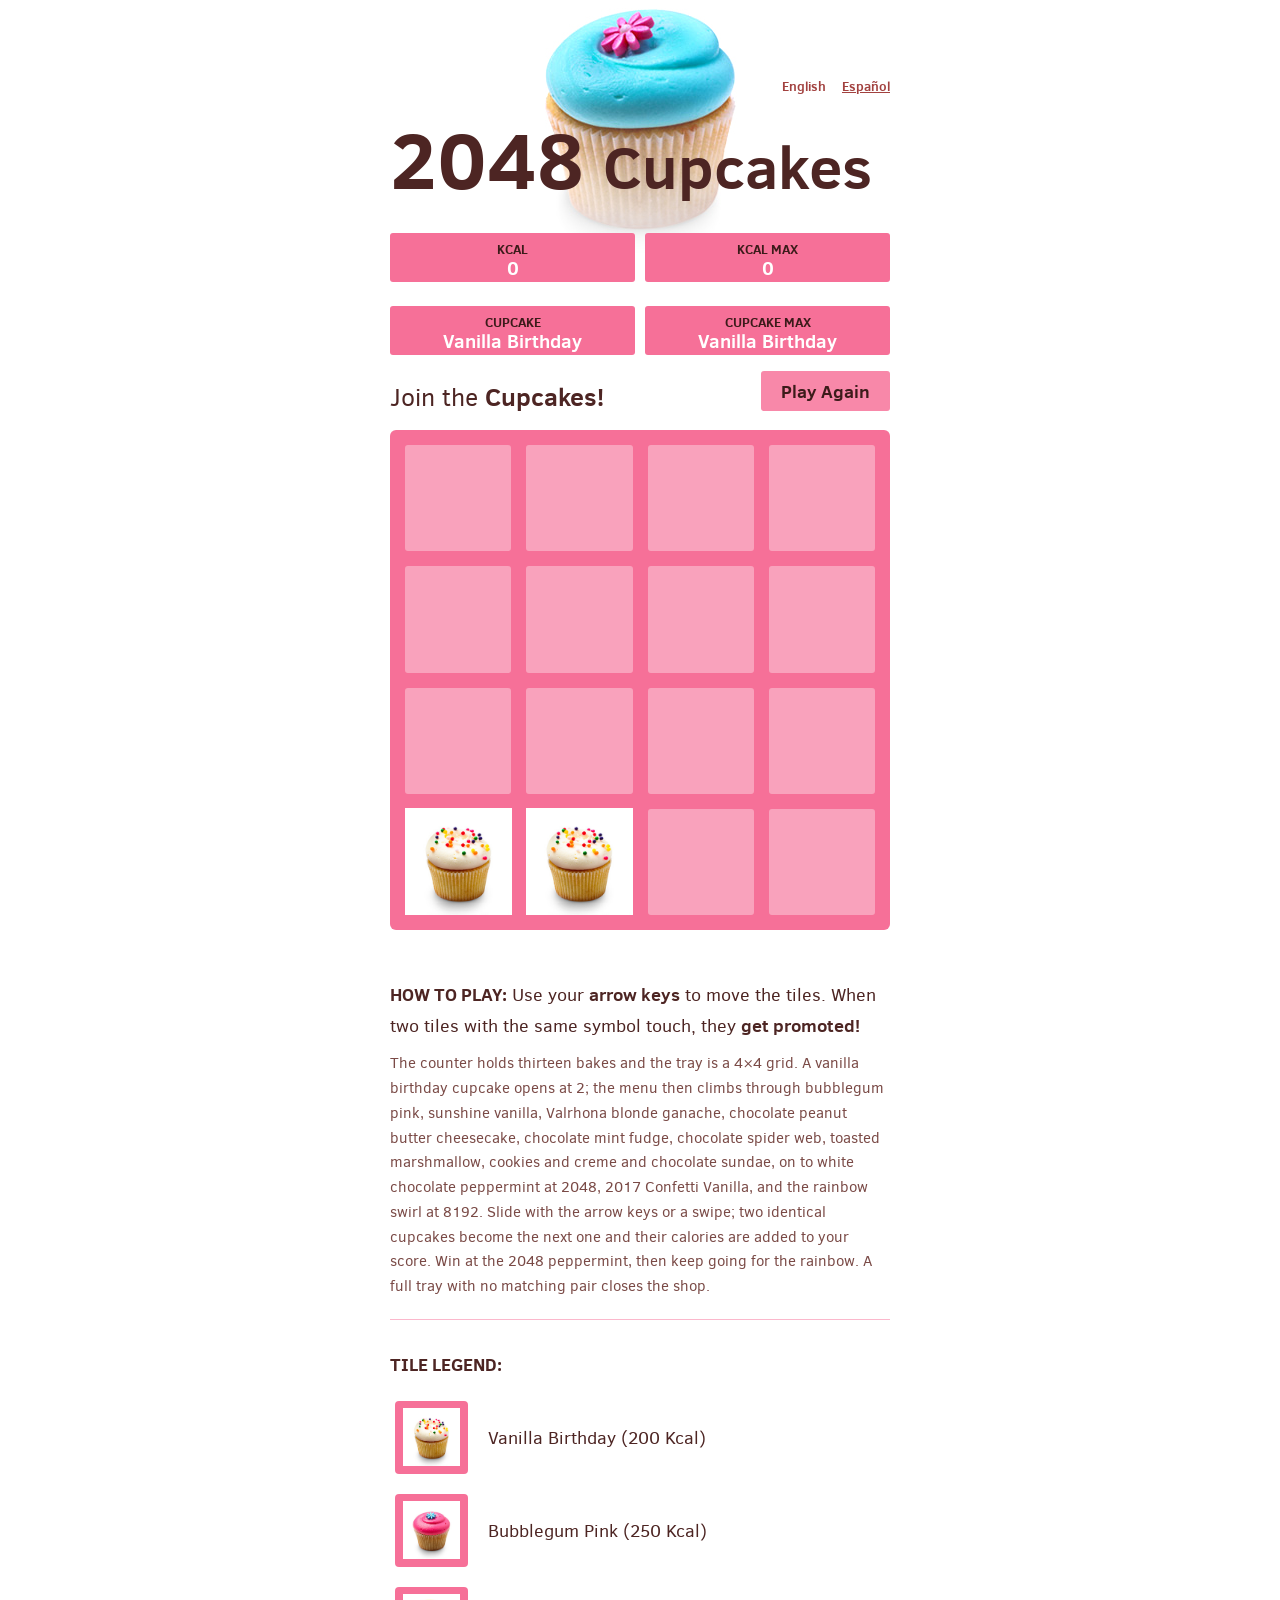
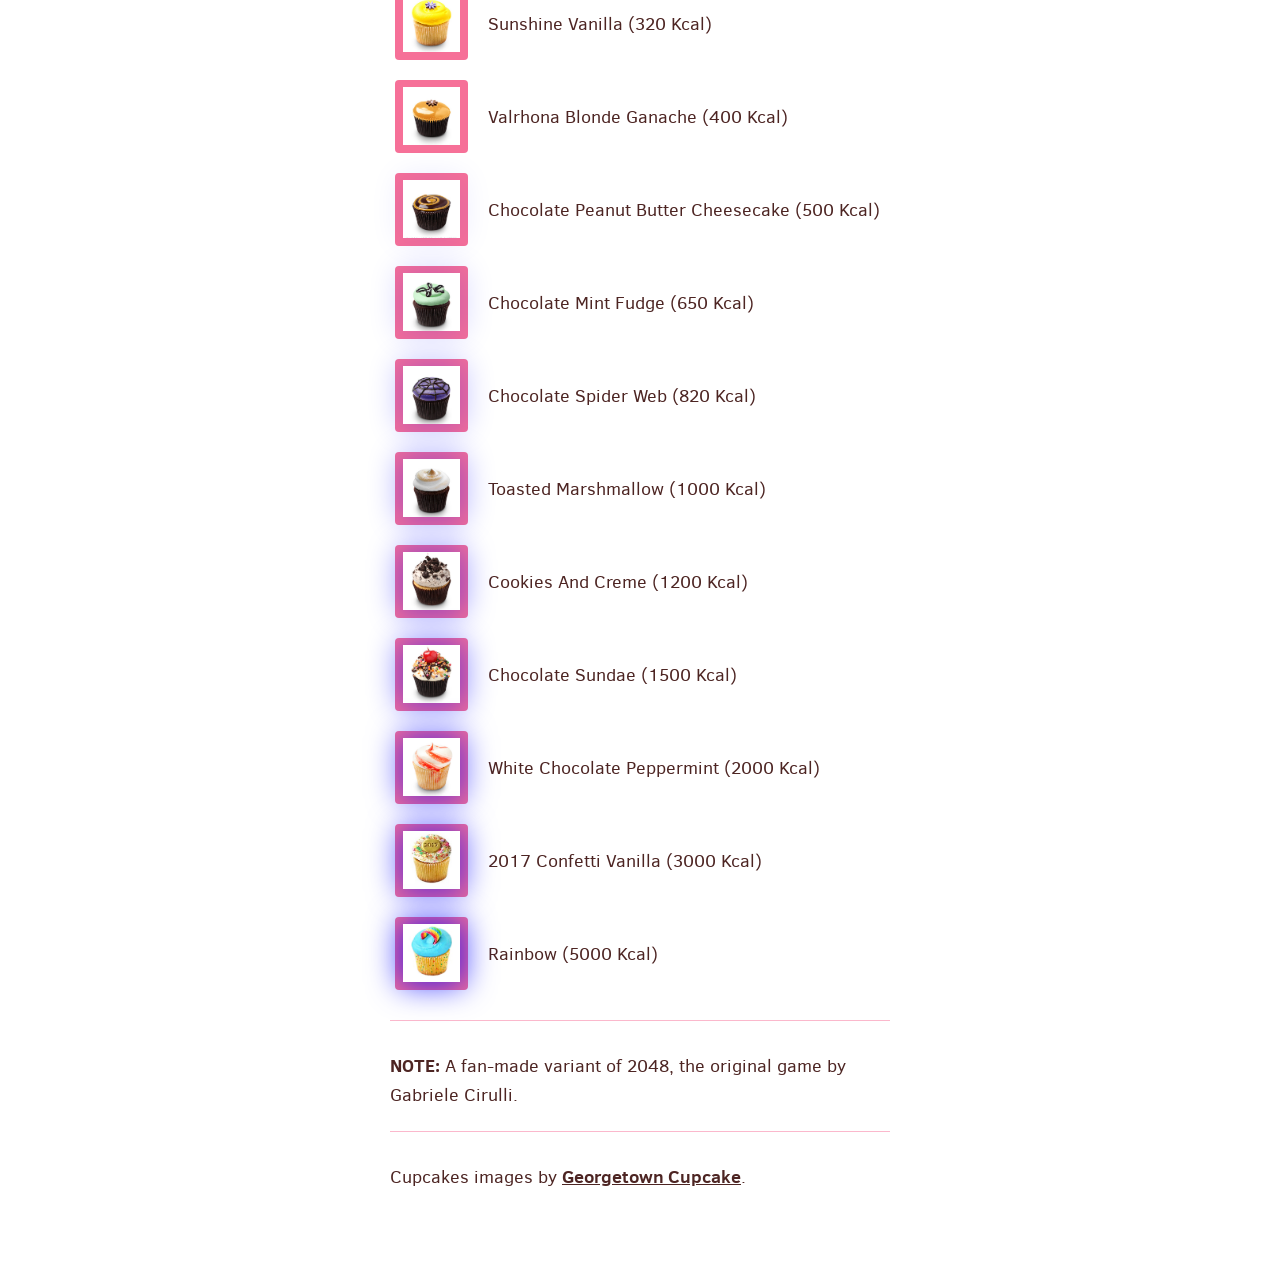
==== index.html @ 4a62b111 "Bilingual site: English at the root, Spanish under /es/ Includes hreflang, canonical, Open Graph, JS" ====
<!DOCTYPE html>
<html lang="en">
<head>
  <meta charset="utf-8">
  <title>2048 Cupcakes — cupcake tile puzzle</title>
  <meta name="description" content="Play 2048 Cupcakes, a bakery take on the sliding tile puzzle: merge matching cupcakes, climb from vanilla birthday to rainbow, and keep the board clear.">

  <link rel="canonical" href="https://tile2048.github.io/2048-CUPCAKES/">
  <link rel="alternate" hreflang="en" href="https://tile2048.github.io/2048-CUPCAKES/">
  <link rel="alternate" hreflang="es" href="https://tile2048.github.io/2048-CUPCAKES/es/">
  <link rel="alternate" hreflang="x-default" href="https://tile2048.github.io/2048-CUPCAKES/">

  <meta property="og:type" content="website">
  <meta property="og:title" content="2048 Cupcakes — cupcake tile puzzle">
  <meta property="og:description" content="Play 2048 Cupcakes, a bakery take on the sliding tile puzzle: merge matching cupcakes, climb from vanilla birthday to rainbow, and keep the board clear.">
  <meta property="og:url" content="https://tile2048.github.io/2048-CUPCAKES/">
  <meta property="og:locale" content="en_US">
  <meta property="og:locale:alternate" content="es_ES">

  <link href="style/main.css" rel="stylesheet" type="text/css">
  <link rel="shortcut icon" href="favicon.ico">
  <link rel="apple-touch-icon" href="meta/apple-touch-icon.png">
  <meta name="apple-mobile-web-app-capable" content="yes">
  <meta name="apple-mobile-web-app-status-bar-style" content="black">

  <meta name="HandheldFriendly" content="True">
  <meta name="MobileOptimized" content="320">
  <meta name="viewport" content="width=device-width, target-densitydpi=160dpi, initial-scale=1.0, maximum-scale=1, user-scalable=no, minimal-ui">
  <meta name="format-detection" content="telephone=no" />

  <script type="application/ld+json">
  {
    "@context": "https://schema.org",
    "@type": "VideoGame",
    "name": "2048 Cupcakes",
    "inLanguage": "en",
    "url": "https://tile2048.github.io/2048-CUPCAKES/",
    "description": "A cupcake version of the 2048 sliding tile puzzle: merge equal cupcakes to climb the menu and reach the 2048 cupcake."
  }
  </script>
</head>
<body>
  <div class="container">
    <nav class="lang-links"><span>English</span> <a href="es/" hreflang="es" lang="es">Español</a></nav>

    <div class="heading">
      <div class="title-container">
        <h1 class="title">2048 <small>Cupcakes</small></h1>
      </div>
			<div class="scores-container">
				<div class="score-points">0</div>
				<div class="best-points">0</div>
			</div>
      <div class="scores-container">
        <div class="score-container">0 Kcal</div>
        <div class="best-container">0 Kcal</div>
      </div>
    </div>

    <div class="above-game">
      <p class="game-intro">Join the <strong>Cupcakes!</strong></p>
      <a class="restart-button">Play Again</a>
    </div>

    <div class="game-container">
      <div class="game-message">
        <p></p>
        <div class="lower">
	        <a class="keep-playing-button">Keep going</a>
          <a class="retry-button">Retry</a>
          <div class="score-sharing"></div>
        </div>
      </div>

      <div class="grid-container">
        <div class="grid-row">
          <div class="grid-cell"></div>
          <div class="grid-cell"></div>
          <div class="grid-cell"></div>
          <div class="grid-cell"></div>
        </div>
        <div class="grid-row">
          <div class="grid-cell"></div>
          <div class="grid-cell"></div>
          <div class="grid-cell"></div>
          <div class="grid-cell"></div>
        </div>
        <div class="grid-row">
          <div class="grid-cell"></div>
          <div class="grid-cell"></div>
          <div class="grid-cell"></div>
          <div class="grid-cell"></div>
        </div>
        <div class="grid-row">
          <div class="grid-cell"></div>
          <div class="grid-cell"></div>
          <div class="grid-cell"></div>
          <div class="grid-cell"></div>
        </div>
      </div>

      <div class="tile-container">

      </div>
    </div>

    <p class="game-explanation">
      <strong class="important">How to play:</strong> Use your <strong>arrow keys</strong> to move the tiles. When two tiles with the same symbol touch, they <strong>get promoted!</strong>
    </p>
    <p class="game-about">
      The counter holds thirteen bakes and the tray is a 4×4 grid. A vanilla birthday cupcake opens at 2; the menu then climbs through bubblegum pink, sunshine vanilla, Valrhona blonde ganache, chocolate peanut butter cheesecake, chocolate mint fudge, chocolate spider web, toasted marshmallow, cookies and creme and chocolate sundae, on to white chocolate peppermint at 2048, 2017 Confetti Vanilla, and the rainbow swirl at 8192. Slide with the arrow keys or a swipe; two identical cupcakes become the next one and their calories are added to your score. Win at the 2048 peppermint, then keep going for the rainbow. A full tray with no matching pair closes the shop.
    </p>
    <hr>
    <p class="tile-legend"><strong class="important">Tile Legend:</strong></p>
    <div class="legend-list">
      <div class="legend-row">
        <div class="legend-grid"><div class="legend-cell cell-2"><img src="style/img/2.jpg" alt="vanilla birthday"></div></div>
        <p>vanilla birthday (200 Kcal)</p>
      </div>
      <div class="legend-row">
        <div class="legend-grid"><div class="legend-cell cell-4"><img src="style/img/4.jpg" alt="bubblegum pink"></div></div>
        <p>bubblegum pink (250 Kcal)</p>
      </div>
      <div class="legend-row">
        <div class="legend-grid"><div class="legend-cell cell-8"><img src="style/img/8.jpg" alt="sunshine vanilla"></div></div>
        <p>sunshine vanilla (320 Kcal)</p>
      </div>
      <div class="legend-row">
        <div class="legend-grid"><div class="legend-cell cell-16"><img src="style/img/16.jpg" alt="valrhona blonde ganache"></div></div>
        <p>valrhona blonde ganache (400 Kcal)</p>
      </div>
      <div class="legend-row">
        <div class="legend-grid"><div class="legend-cell cell-32"><img src="style/img/32.jpg" alt="chocolate peanut butter cheesecake"></div></div>
        <p>chocolate peanut butter cheesecake (500 Kcal)</p>
      </div>
      <div class="legend-row">
        <div class="legend-grid"><div class="legend-cell cell-64"><img src="style/img/64.jpg" alt="chocolate mint fudge"></div></div>
        <p>chocolate mint fudge (650 Kcal)</p>
      </div>
      <div class="legend-row">
        <div class="legend-grid"><div class="legend-cell cell-128"><img src="style/img/128.jpg" alt="chocolate spider web"></div></div>
        <p>chocolate spider web (820 Kcal)</p>
      </div>
      <div class="legend-row">
        <div class="legend-grid"><div class="legend-cell cell-256"><img src="style/img/256.jpg" alt="toasted marshmallow"></div></div>
        <p>toasted marshmallow (1000 Kcal)</p>
      </div>
      <div class="legend-row">
        <div class="legend-grid"><div class="legend-cell cell-512"><img src="style/img/512.jpg" alt="cookies and creme"></div></div>
        <p>cookies and creme (1200 Kcal)</p>
      </div>
      <div class="legend-row">
        <div class="legend-grid"><div class="legend-cell cell-1024"><img src="style/img/1024.jpg" alt="chocolate sundae"></div></div>
        <p>chocolate sundae (1500 Kcal)</p>
      </div>
      <div class="legend-row">
        <div class="legend-grid"><div class="legend-cell cell-2048"><img src="style/img/2048.jpg" alt="white chocolate peppermint"></div></div>
        <p>white chocolate peppermint (2000 Kcal)</p>
      </div>
      <div class="legend-row">
        <div class="legend-grid"><div class="legend-cell cell-4096"><img src="style/img/4096.jpg" alt="2017 Confetti Vanilla"></div></div>
        <p>2017 Confetti Vanilla (3000 Kcal)</p>
      </div>
      <div class="legend-row">
        <div class="legend-grid"><div class="legend-cell cell-8192"><img src="style/img/8192.jpg" alt="Rainbow"></div></div>
        <p>Rainbow (5000 Kcal)</p>
      </div>
    </div>
    <hr>
    <p class="disclaimer">
    <strong class="important">Note:</strong> A fan-made variant of 2048, the original game by Gabriele Cirulli.
    </p>
    <hr>
    <p class="credits">
      Cupcakes images by <a href="http://www.georgetowncupcake.com/" title="Georgetown Cupcake | DC Cupcakes | About">Georgetown Cupcake</a>.
    </p>
  </div>

  <script src="js/bind_polyfill.js"></script>
  <script src="js/classlist_polyfill.js"></script>
  <script src="js/animframe_polyfill.js"></script>
  <script>
    // Assets and sentences of this page. The Spanish page sets ../ and its own words.
    window.GAME_ROOT = "";

    // Text that only appears once a game is running, in the language of this page.
    window.PAGE_STRINGS = {
      "game-won": "You win!",
      "game-over": "Game over!",
      "tweet1": "I scored \"",
      "tweet2": " at 2048-CUPCAKES #2048game",
      "2": "vanilla birthday",
      "4": "bubblegum pink",
      "8": "sunshine vanilla",
      "16": "valrhona blonde ganache",
      "32": "chocolate peanut butter cheesecake",
      "64": "chocolate mint fudge",
      "128": "chocolate spider web",
      "256": "toasted marshmallow",
      "512": "cookies and creme",
      "1024": "chocolate sundae",
      "2048": "white chocolate peppermint",
      "4096": "2017 Confetti Vanilla",
      "8192": "Rainbow",
      "p0": "vanilla birthday",
      "p2": "vanilla birthday",
      "p4": "bubblegum pink",
      "p8": "sunshine vanilla",
      "p16": "valrhona blonde ganache",
      "p32": "choc. peanut butter cheesecake",
      "p64": "choc. mint fudge",
      "p128": "choc. spider web",
      "p256": "toasted marshmallow",
      "p512": "cookies and creme",
      "p1024": "choc. sundae",
      "p2048": "white choc. peppermint",
      "p4096": "2017 Confetti Vanilla",
      "p8192": "Rainbow"
    };

    function Localize(key) {
      var name = String(key);
      if (window.PAGE_STRINGS.hasOwnProperty(name)) return window.PAGE_STRINGS[name];
      // Scores that no longer sit on a tile fall back to the plain number.
      if (name.charAt(0) === "p" && window.PAGE_STRINGS.hasOwnProperty(name.slice(1))) {
        return window.PAGE_STRINGS[name.slice(1)];
      }
      return name;
    }
  </script>
  <script src="js/keyboard_input_manager.js"></script>
  <script src="js/html_actuator.js"></script>
  <script src="js/grid.js"></script>
  <script src="js/tile.js"></script>
  <script src="js/local_storage_manager.js"></script>
  <script src="js/game_manager.js"></script>
  <script src="js/application.js"></script>
  <script>
    window.twttr = (function (d,s,id) {
      var t, js, fjs = d.getElementsByTagName(s)[0];
      if (d.getElementById(id)) return; js=d.createElement(s); js.id=id;
      js.src="https://platform.twitter.com/widgets.js"; fjs.parentNode.insertBefore(js, fjs);
      return window.twttr || (t = { _e: [], ready: function(f){ t._e.push(f) } });
    }(document, "script", "twitter-wjs"));
  </script>
</body>
</html>
---- style/main.css ----
@import url(fonts/clear-sans.css);
/* $tile-gold-glow-color: lighten($tile-gold-color, 15%); */
html, body {
  margin: 0;
  padding: 0;
  background-color: #fff;
  color: #4d2523;
  font-family: "Clear Sans", "Helvetica Neue", Arial, sans-serif;
  font-size: 18px; }

body {
  padding: 80px 0;
  background-image: url(img/bg.jpg);
  background-position: top center;
  background-repeat: no-repeat; }

.heading:after {
  content: "";
  display: block;
  clear: both; }

h1.title {
  font-size: 80px;
  font-weight: bold;
  margin: 0;
  display: block;
  text-align: center; }
  h1.title small {
    font-size: 60px; }

.title-container {
  position: relative;
  display: inline-block;
  padding-bottom: 10px; }

@-webkit-keyframes move-up {
  0% {
    top: 25px;
    opacity: 1; }

  100% {
    top: -50px;
    opacity: 0; } }
@-moz-keyframes move-up {
  0% {
    top: 25px;
    opacity: 1; }

  100% {
    top: -50px;
    opacity: 0; } }
@keyframes move-up {
  0% {
    top: 25px;
    opacity: 1; }

  100% {
    top: -50px;
    opacity: 0; } }
.scores-container, .scores-points {
  text-align: right; }

.score-container, .best-container,
.score-points, .best-points {
  overflow: hidden;
  position: relative;
  display: inline-block;
  background: #f67098;
  padding: 15px 0px;
  font-size: 19px;
  text-transform: capitalize;
  height: 19px;
  line-height: 41px;
  font-weight: bold;
  border-radius: 3px;
  color: white;
  margin-top: 8px;
  margin-bottom: 16px;
  text-align: center;
  width: 49%;
  float: left; }
  .score-container:after, .best-container:after,
	.score-points:after, .best-points:after {
    position: absolute;
    width: 100%;
    top: 10px;
    left: 0;
    text-transform: uppercase;
    font-size: 13px;
    line-height: 13px;
    text-align: center;
    color: #3c1b1a; }
  .score-container .score-addition, .best-container .score-addition,
	.score-points .score-addition, .best-points .score-addition {
    position: absolute;
    /*right: 60px;*/
    width: 100%;
    text-align: center;
    color: red;
    font-size: 19px;
    line-height: 19px;
    font-weight: bold;
    color: rgba(77, 37, 35, 0.9);
    z-index: 100;
    -webkit-animation: move-up 600ms ease-in;
    -moz-animation: move-up 600ms ease-in;
    animation: move-up 600ms ease-in;
    -webkit-animation-fill-mode: both;
    -moz-animation-fill-mode: both;
    animation-fill-mode: both; }

.best-container {
  float: right; }
.best-points {
  float: right; }

.score-container:after {
  content: "Cupcake"; }
.score-points:after {
  content: "Kcal"; }

.best-container:after {
  content: "Cupcake Max"; }
.best-points:after {
	content: "Kcal Max"; }

p {
  margin-top: 0;
  margin-bottom: 10px;
  line-height: 1.65; }

a {
  color: #4d2523;
  font-weight: bold;
  text-decoration: underline;
  cursor: pointer; }

strong.important {
  text-transform: uppercase; }

hr {
  border: none;
  border-bottom: 1px solid #fbb8cc;
  margin-top: 20px;
  margin-bottom: 30px; }

.container {
  width: 500px;
  margin: 0 auto; }

@-webkit-keyframes fade-in {
  0% {
    opacity: 0; }

  100% {
    opacity: 1; } }
@-moz-keyframes fade-in {
  0% {
    opacity: 0; }

  100% {
    opacity: 1; } }
@keyframes fade-in {
  0% {
    opacity: 0; }

  100% {
    opacity: 1; } }
.game-container {
  margin-top: 11px;
  position: relative;
  padding: 15px;
  cursor: default;
  -webkit-touch-callout: none;
  -ms-touch-callout: none;
  -webkit-user-select: none;
  -moz-user-select: none;
  -ms-user-select: none;
  -ms-touch-action: none;
  touch-action: none;
  background: #f67098;
  border-radius: 6px;
  width: 500px;
  height: 500px;
  -webkit-box-sizing: border-box;
  -moz-box-sizing: border-box;
  box-sizing: border-box; }
  .game-container .game-message {
    display: none;
    position: absolute;
    top: 0;
    right: 0;
    bottom: 0;
    left: 0;
    background: rgba(255, 255, 255, 0.7);
    z-index: 100;
    text-align: center;
    -webkit-animation: fade-in 800ms ease 1200ms;
    -moz-animation: fade-in 800ms ease 1200ms;
    animation: fade-in 800ms ease 1200ms;
    -webkit-animation-fill-mode: both;
    -moz-animation-fill-mode: both;
    animation-fill-mode: both; }
    .game-container .game-message p {
      font-size: 60px;
      font-weight: bold;
      height: 60px;
      line-height: 60px;
      margin-top: 222px; }
    .game-container .game-message .lower {
      display: block;
      margin-top: 59px; }
    .game-container .game-message a {
      display: inline-block;
      background: #f888a9;
      border-radius: 3px;
      padding: 0 20px;
      text-decoration: none;
      color: #3c1b1a;
      height: 40px;
      line-height: 42px;
      margin-left: 9px; }
      .game-container .game-message a.keep-playing-button {
        display: none; }
    .game-container .game-message .score-sharing {
      display: inline-block;
      vertical-align: middle;
      margin-left: 10px; }
    .game-container .game-message.game-won {
      background: rgba(88, 46, 116, 0.5);
      color: white; }
      .game-container .game-message.game-won a.keep-playing-button {
        display: inline-block; }
    .game-container .game-message.game-won, .game-container .game-message.game-over {
      display: block; }

.grid-container {
  position: absolute;
  z-index: 1; }

.grid-row {
  margin-bottom: 15px; }
  .grid-row:last-child {
    margin-bottom: 0; }
  .grid-row:after {
    content: "";
    display: block;
    clear: both; }

.grid-cell {
  width: 106.25px;
  height: 106.25px;
  margin-right: 15px;
  float: left;
  border-radius: 3px;
  background: rgba(255, 255, 255, 0.35); }
  .grid-cell:last-child {
    margin-right: 0; }

.tile-container {
  position: absolute;
  z-index: 2; }

.tile, .tile .tile-inner {
  width: 107px;
  height: 107px;
  line-height: 116.25px; }
.tile.tile-position-1-1 {
  -webkit-transform: translate(0px, 0px);
  -moz-transform: translate(0px, 0px);
  transform: translate(0px, 0px); }
.tile.tile-position-1-2 {
  -webkit-transform: translate(0px, 121px);
  -moz-transform: translate(0px, 121px);
  transform: translate(0px, 121px); }
.tile.tile-position-1-3 {
  -webkit-transform: translate(0px, 242px);
  -moz-transform: translate(0px, 242px);
  transform: translate(0px, 242px); }
.tile.tile-position-1-4 {
  -webkit-transform: translate(0px, 363px);
  -moz-transform: translate(0px, 363px);
  transform: translate(0px, 363px); }
.tile.tile-position-2-1 {
  -webkit-transform: translate(121px, 0px);
  -moz-transform: translate(121px, 0px);
  transform: translate(121px, 0px); }
.tile.tile-position-2-2 {
  -webkit-transform: translate(121px, 121px);
  -moz-transform: translate(121px, 121px);
  transform: translate(121px, 121px); }
.tile.tile-position-2-3 {
  -webkit-transform: translate(121px, 242px);
  -moz-transform: translate(121px, 242px);
  transform: translate(121px, 242px); }
.tile.tile-position-2-4 {
  -webkit-transform: translate(121px, 363px);
  -moz-transform: translate(121px, 363px);
  transform: translate(121px, 363px); }
.tile.tile-position-3-1 {
  -webkit-transform: translate(242px, 0px);
  -moz-transform: translate(242px, 0px);
  transform: translate(242px, 0px); }
.tile.tile-position-3-2 {
  -webkit-transform: translate(242px, 121px);
  -moz-transform: translate(242px, 121px);
  transform: translate(242px, 121px); }
.tile.tile-position-3-3 {
  -webkit-transform: translate(242px, 242px);
  -moz-transform: translate(242px, 242px);
  transform: translate(242px, 242px); }
.tile.tile-position-3-4 {
  -webkit-transform: translate(242px, 363px);
  -moz-transform: translate(242px, 363px);
  transform: translate(242px, 363px); }
.tile.tile-position-4-1 {
  -webkit-transform: translate(363px, 0px);
  -moz-transform: translate(363px, 0px);
  transform: translate(363px, 0px); }
.tile.tile-position-4-2 {
  -webkit-transform: translate(363px, 121px);
  -moz-transform: translate(363px, 121px);
  transform: translate(363px, 121px); }
.tile.tile-position-4-3 {
  -webkit-transform: translate(363px, 242px);
  -moz-transform: translate(363px, 242px);
  transform: translate(363px, 242px); }
.tile.tile-position-4-4 {
  -webkit-transform: translate(363px, 363px);
  -moz-transform: translate(363px, 363px);
  transform: translate(363px, 363px); }

.tile {
  position: absolute;
  -webkit-transition: 100ms ease-in-out;
  -moz-transition: 100ms ease-in-out;
  transition: 100ms ease-in-out;
  -webkit-transition-property: -webkit-transform;
  -moz-transition-property: -moz-transform;
  transition-property: transform; }
  .tile .tile-inner {
    border-radius: 3px;
    background: white;
    text-align: center;
    font-weight: bold;
    z-index: 10;
    font-size: 55px; }
    .tile .tile-inner img {
      width: 100%;
      height: 100%; }
  .tile.tile-2 .tile-inner {
    background: white;
    box-shadow: 0 0 30px 10px rgba(0, 0, 255, 0), inset 0 0 0 1px rgba(255, 255, 255, 0); }
  .tile.tile-4 .tile-inner {
    background: #eeeaf1;
    box-shadow: 0 0 30px 10px rgba(0, 0, 255, 0), inset 0 0 0 1px rgba(255, 255, 255, 0); }
  .tile.tile-8 .tile-inner {
    color: white;
    background: #ddd5e3;
    box-shadow: 0 0 30px 10px rgba(0, 0, 255, 0), inset 0 0 0 1px rgba(255, 255, 255, 0); }
  .tile.tile-16 .tile-inner {
    color: white;
    background: #ccc0d5;
    box-shadow: 0 0 30px 10px rgba(0, 0, 255, 0), inset 0 0 0 1px rgba(255, 255, 255, 0); }
  .tile.tile-32 .tile-inner {
    color: white;
    background: #bcabc7;
    box-shadow: 0 0 30px 10px rgba(0, 0, 255, 0.07937), inset 0 0 0 1px rgba(255, 255, 255, 0.04762); }
  .tile.tile-64 .tile-inner {
    color: white;
    background: #ab96b9;
    box-shadow: 0 0 30px 10px rgba(0, 0, 255, 0.15873), inset 0 0 0 1px rgba(255, 255, 255, 0.09524); }
  .tile.tile-128 .tile-inner {
    color: white;
    background: #9a81ab;
    box-shadow: 0 0 30px 10px rgba(0, 0, 255, 0.2381), inset 0 0 0 1px rgba(255, 255, 255, 0.14286);
    font-size: 45px; }
    @media screen and (max-width: 520px) {
      .tile.tile-128 .tile-inner {
        font-size: 25px; } }
  .tile.tile-256 .tile-inner {
    color: white;
    background: #8a6c9d;
    box-shadow: 0 0 30px 10px rgba(0, 0, 255, 0.31746), inset 0 0 0 1px rgba(255, 255, 255, 0.19048);
    font-size: 45px; }
    @media screen and (max-width: 520px) {
      .tile.tile-256 .tile-inner {
        font-size: 25px; } }
  .tile.tile-512 .tile-inner {
    color: white;
    background: #79578f;
    box-shadow: 0 0 30px 10px rgba(0, 0, 255, 0.39683), inset 0 0 0 1px rgba(255, 255, 255, 0.2381);
    font-size: 45px; }
    @media screen and (max-width: 520px) {
      .tile.tile-512 .tile-inner {
        font-size: 25px; } }
  .tile.tile-1024 .tile-inner {
    color: white;
    background: #684281;
    box-shadow: 0 0 30px 10px rgba(0, 0, 255, 0.47619), inset 0 0 0 1px rgba(255, 255, 255, 0.28571);
    font-size: 35px; }
    @media screen and (max-width: 520px) {
      .tile.tile-1024 .tile-inner {
        font-size: 15px; } }
  .tile.tile-2048 .tile-inner {
    color: white;
    background: #582e74;
    box-shadow: 0 0 30px 10px rgba(0, 0, 255, 0.55556), inset 0 0 0 1px rgba(255, 255, 255, 0.33333);
    font-size: 35px; }
    @media screen and (max-width: 520px) {
      .tile.tile-2048 .tile-inner {
        font-size: 15px; } }
  .tile.tile-super .tile-inner {
    color: white;
    background: #343236;
    font-size: 30px; }
    @media screen and (max-width: 520px) {
      .tile.tile-super .tile-inner {
        font-size: 10px; } }

@-webkit-keyframes appear {
  0% {
    opacity: 0;
    -webkit-transform: scale(0);
    -moz-transform: scale(0);
    transform: scale(0); }

  100% {
    opacity: 1;
    -webkit-transform: scale(1);
    -moz-transform: scale(1);
    transform: scale(1); } }
@-moz-keyframes appear {
  0% {
    opacity: 0;
    -webkit-transform: scale(0);
    -moz-transform: scale(0);
    transform: scale(0); }

  100% {
    opacity: 1;
    -webkit-transform: scale(1);
    -moz-transform: scale(1);
    transform: scale(1); } }
@keyframes appear {
  0% {
    opacity: 0;
    -webkit-transform: scale(0);
    -moz-transform: scale(0);
    transform: scale(0); }

  100% {
    opacity: 1;
    -webkit-transform: scale(1);
    -moz-transform: scale(1);
    transform: scale(1); } }
.tile-new .tile-inner {
  -webkit-animation: appear 200ms ease 100ms;
  -moz-animation: appear 200ms ease 100ms;
  animation: appear 200ms ease 100ms;
  -webkit-animation-fill-mode: backwards;
  -moz-animation-fill-mode: backwards;
  animation-fill-mode: backwards; }

@-webkit-keyframes pop {
  0% {
    -webkit-transform: scale(0);
    -moz-transform: scale(0);
    transform: scale(0); }

  50% {
    -webkit-transform: scale(1.2);
    -moz-transform: scale(1.2);
    transform: scale(1.2); }

  100% {
    -webkit-transform: scale(1);
    -moz-transform: scale(1);
    transform: scale(1); } }
@-moz-keyframes pop {
  0% {
    -webkit-transform: scale(0);
    -moz-transform: scale(0);
    transform: scale(0); }

  50% {
    -webkit-transform: scale(1.2);
    -moz-transform: scale(1.2);
    transform: scale(1.2); }

  100% {
    -webkit-transform: scale(1);
    -moz-transform: scale(1);
    transform: scale(1); } }
@keyframes pop {
  0% {
    -webkit-transform: scale(0);
    -moz-transform: scale(0);
    transform: scale(0); }

  50% {
    -webkit-transform: scale(1.2);
    -moz-transform: scale(1.2);
    transform: scale(1.2); }

  100% {
    -webkit-transform: scale(1);
    -moz-transform: scale(1);
    transform: scale(1); } }
.tile-merged .tile-inner {
  z-index: 20;
  -webkit-animation: pop 200ms ease 100ms;
  -moz-animation: pop 200ms ease 100ms;
  animation: pop 200ms ease 100ms;
  -webkit-animation-fill-mode: backwards;
  -moz-animation-fill-mode: backwards;
  animation-fill-mode: backwards; }

.above-game:after {
  content: "";
  display: block;
  clear: both; }

.game-intro {
  float: left;
  font-size: 25px;
  line-height: 42px;
  margin-bottom: 0;
  margin-top: 5px; }

.restart-button {
  display: inline-block;
  background: #f888a9;
  border-radius: 3px;
  padding: 0 20px;
  text-decoration: none;
  color: #3c1b1a;
  height: 40px;
  line-height: 42px;
  display: block;
  text-align: center;
  float: right; }

.game-explanation {
  margin-top: 50px; }

@media screen and (max-width: 520px) {
  html, body {
    font-size: 15px; }

  body {
    margin: 20px 0;
    padding: 0 20px; }

  h1.title {
    font-size: 27px;
    margin-top: 15px; }
    h1.title small {
      font-size: 27px; }

  .container {
    width: 280px;
    margin: 0 auto; }

  .score-container, .best-container,
  .score-points, .best-points {
    margin-top: 0;
    padding: 15px 0px;
    min-width: 40px; }

  .heading {
    margin-bottom: 10px; }

  .game-intro {
    width: 55%;
    display: block;
    box-sizing: border-box;
    line-height: 1.65;
    font-size: 16px;
    margin-top: 10px; }

  .restart-button, .retry-button {
    width: 42%;
    padding: 0;
    display: block;
    box-sizing: border-box;
    margin-top: 2px; }

  .game-container {
    margin-top: 17px;
    position: relative;
    padding: 10px;
    cursor: default;
    -webkit-touch-callout: none;
    -ms-touch-callout: none;
    -webkit-user-select: none;
    -moz-user-select: none;
    -ms-user-select: none;
    -ms-touch-action: none;
    touch-action: none;
    background: #f67098;
    border-radius: 6px;
    width: 280px;
    height: 280px;
    -webkit-box-sizing: border-box;
    -moz-box-sizing: border-box;
    box-sizing: border-box; }
    .game-container .game-message {
      display: none;
      position: absolute;
      top: 0;
      right: 0;
      bottom: 0;
      left: 0;
      background: rgba(255, 255, 255, 0.7);
      z-index: 100;
      text-align: center;
      -webkit-animation: fade-in 800ms ease 1200ms;
      -moz-animation: fade-in 800ms ease 1200ms;
      animation: fade-in 800ms ease 1200ms;
      -webkit-animation-fill-mode: both;
      -moz-animation-fill-mode: both;
      animation-fill-mode: both; }
      .game-container .game-message p {
        font-size: 60px;
        font-weight: bold;
        height: 60px;
        line-height: 60px;
        margin-top: 222px; }
      .game-container .game-message .lower {
        display: block;
        margin-top: 59px; }
      .game-container .game-message a {
        display: inline-block;
        background: #f888a9;
        border-radius: 3px;
        padding: 0 20px;
        text-decoration: none;
        color: #3c1b1a;
        height: 40px;
        line-height: 42px;
        margin-left: 9px; }
        .game-container .game-message a.keep-playing-button {
          display: none; }
      .game-container .game-message .score-sharing {
        display: inline-block;
        vertical-align: middle;
        margin-left: 10px; }
      .game-container .game-message.game-won {
        background: rgba(88, 46, 116, 0.5);
        color: white; }
        .game-container .game-message.game-won a.keep-playing-button {
          display: inline-block; }
      .game-container .game-message.game-won, .game-container .game-message.game-over {
        display: block; }

  .grid-container {
    position: absolute;
    z-index: 1; }

  .grid-row {
    margin-bottom: 10px; }
    .grid-row:last-child {
      margin-bottom: 0; }
    .grid-row:after {
      content: "";
      display: block;
      clear: both; }

  .grid-cell {
    width: 57.5px;
    height: 57.5px;
    margin-right: 10px;
    float: left;
    border-radius: 3px;
    background: rgba(255, 255, 255, 0.35); }
    .grid-cell:last-child {
      margin-right: 0; }

  .tile-container {
    position: absolute;
    z-index: 2; }

  .tile, .tile .tile-inner {
    width: 58px;
    height: 58px;
    line-height: 67.5px; }
  .tile.tile-position-1-1 {
    -webkit-transform: translate(0px, 0px);
    -moz-transform: translate(0px, 0px);
    transform: translate(0px, 0px); }
  .tile.tile-position-1-2 {
    -webkit-transform: translate(0px, 67px);
    -moz-transform: translate(0px, 67px);
    transform: translate(0px, 67px); }
  .tile.tile-position-1-3 {
    -webkit-transform: translate(0px, 135px);
    -moz-transform: translate(0px, 135px);
    transform: translate(0px, 135px); }
  .tile.tile-position-1-4 {
    -webkit-transform: translate(0px, 202px);
    -moz-transform: translate(0px, 202px);
    transform: translate(0px, 202px); }
  .tile.tile-position-2-1 {
    -webkit-transform: translate(67px, 0px);
    -moz-transform: translate(67px, 0px);
    transform: translate(67px, 0px); }
  .tile.tile-position-2-2 {
    -webkit-transform: translate(67px, 67px);
    -moz-transform: translate(67px, 67px);
    transform: translate(67px, 67px); }
  .tile.tile-position-2-3 {
    -webkit-transform: translate(67px, 135px);
    -moz-transform: translate(67px, 135px);
    transform: translate(67px, 135px); }
  .tile.tile-position-2-4 {
    -webkit-transform: translate(67px, 202px);
    -moz-transform: translate(67px, 202px);
    transform: translate(67px, 202px); }
  .tile.tile-position-3-1 {
    -webkit-transform: translate(135px, 0px);
    -moz-transform: translate(135px, 0px);
    transform: translate(135px, 0px); }
  .tile.tile-position-3-2 {
    -webkit-transform: translate(135px, 67px);
    -moz-transform: translate(135px, 67px);
    transform: translate(135px, 67px); }
  .tile.tile-position-3-3 {
    -webkit-transform: translate(135px, 135px);
    -moz-transform: translate(135px, 135px);
    transform: translate(135px, 135px); }
  .tile.tile-position-3-4 {
    -webkit-transform: translate(135px, 202px);
    -moz-transform: translate(135px, 202px);
    transform: translate(135px, 202px); }
  .tile.tile-position-4-1 {
    -webkit-transform: translate(202px, 0px);
    -moz-transform: translate(202px, 0px);
    transform: translate(202px, 0px); }
  .tile.tile-position-4-2 {
    -webkit-transform: translate(202px, 67px);
    -moz-transform: translate(202px, 67px);
    transform: translate(202px, 67px); }
  .tile.tile-position-4-3 {
    -webkit-transform: translate(202px, 135px);
    -moz-transform: translate(202px, 135px);
    transform: translate(202px, 135px); }
  .tile.tile-position-4-4 {
    -webkit-transform: translate(202px, 202px);
    -moz-transform: translate(202px, 202px);
    transform: translate(202px, 202px); }

  .tile .tile-inner {
    font-size: 35px; }

  .game-message p {
    font-size: 30px !important;
    height: 30px !important;
    line-height: 30px !important;
    margin-top: 90px !important; }
  .game-message .lower {
    margin-top: 30px !important; }
  .game-message.game-won .score-sharing {
    margin-top: 10px; } }
.legend-row {
  padding: 10px 5px; }
  .legend-row:after {
    content: "";
    display: block;
    clear: both; }
  .legend-row p {
    margin-left: 93.33333px;
    margin-top: 23.33333px;
    text-transform: capitalize; }

.legend-grid {
  position: relative;
  padding: 7.5px;
  cursor: default;
  -webkit-touch-callout: none;
  -ms-touch-callout: none;
  -webkit-user-select: none;
  -moz-user-select: none;
  -ms-user-select: none;
  -ms-touch-action: none;
  touch-action: none;
  background: #f67098;
  border-radius: 4px;
  width: 73px;
  height: 73px;
  -webkit-box-sizing: border-box;
  -moz-box-sizing: border-box;
  box-sizing: border-box;
  float: left; }

.legend-cell {
  width: 57.5px;
  height: 57.5px;
  margin-right: 7.5px;
  float: left;
  border-radius: 3px;
  background: rgba(255, 255, 255, 0.35); }
  .legend-cell img {
    width: 100%;
    height: 100%; }

.cell-2 {
  background: white;
  box-shadow: 0 0 30px 5px rgba(0, 0, 255, 0), inset 0 0 0 1px rgba(255, 255, 255, 0); }

.cell-4 {
  background: #eeeaf1;
  box-shadow: 0 0 30px 5px rgba(0, 0, 255, 0), inset 0 0 0 1px rgba(255, 255, 255, 0); }

.cell-8 {
  color: white;
  background: #ddd5e3;
  box-shadow: 0 0 30px 5px rgba(0, 0, 255, 0), inset 0 0 0 1px rgba(255, 255, 255, 0); }

.cell-16 {
  color: white;
  background: #ccc0d5;
  box-shadow: 0 0 30px 5px rgba(0, 0, 255, 0), inset 0 0 0 1px rgba(255, 255, 255, 0); }

.cell-32 {
  color: white;
  background: #bcabc7;
  box-shadow: 0 0 30px 5px rgba(0, 0, 255, 0.07937), inset 0 0 0 1px rgba(255, 255, 255, 0.04762); }

.cell-64 {
  color: white;
  background: #ab96b9;
  box-shadow: 0 0 30px 5px rgba(0, 0, 255, 0.15873), inset 0 0 0 1px rgba(255, 255, 255, 0.09524); }

.cell-128 {
  color: white;
  background: #9a81ab;
  box-shadow: 0 0 30px 5px rgba(0, 0, 255, 0.2381), inset 0 0 0 1px rgba(255, 255, 255, 0.14286); }

.cell-256 {
  color: white;
  background: #8a6c9d;
  box-shadow: 0 0 30px 5px rgba(0, 0, 255, 0.31746), inset 0 0 0 1px rgba(255, 255, 255, 0.19048); }

.cell-512 {
  color: white;
  background: #79578f;
  box-shadow: 0 0 30px 5px rgba(0, 0, 255, 0.39683), inset 0 0 0 1px rgba(255, 255, 255, 0.2381); }

.cell-1024 {
  color: white;
  background: #684281;
  box-shadow: 0 0 30px 5px rgba(0, 0, 255, 0.47619), inset 0 0 0 1px rgba(255, 255, 255, 0.28571); }

.cell-2048 {
  color: white;
  background: #582e74;
  box-shadow: 0 0 30px 5px rgba(0, 0, 255, 0.55556), inset 0 0 0 1px rgba(255, 255, 255, 0.33333); }

.cell-4096 {
  color: white;
  background: #582e74;
  box-shadow: 0 0 30px 5px rgba(0, 0, 255, 0.6), inset 0 0 0 1px rgba(255, 255, 255, 0.38); }

.cell-8192 {
  color: white;
  background: #582e74;
  box-shadow: 0 0 30px 5px rgba(0, 0, 255, 0.7), inset 0 0 0 1px rgba(255, 255, 255, 0.43); }

/* Language links */
.lang-links {
  text-align: right;
  font-size: 13px;
  line-height: 1;
  margin: 0 0 10px 0;
  color: #a2413f; }
  .lang-links a,
  .lang-links span {
    display: inline-block;
    margin-left: 12px; }
  .lang-links span {
    font-weight: bold; }
  .lang-links a {
    color: #a2413f; }

.game-about {
  font-size: 15px;
  color: #7a4a46; }

/* Spanish page: labels the stylesheet paints itself */
html[lang="es"] .best-container:after {
  content: "Cupcake máx"; }
html[lang="es"] .best-points:after {
  content: "Kcal máx"; }
html[lang="es"] .game-intro {
  font-size: 22px; }

/* Spanish is sentence case, not title case */
html[lang="es"] .legend-row p,
html[lang="es"] .score-container,
html[lang="es"] .best-container {
  text-transform: none; }
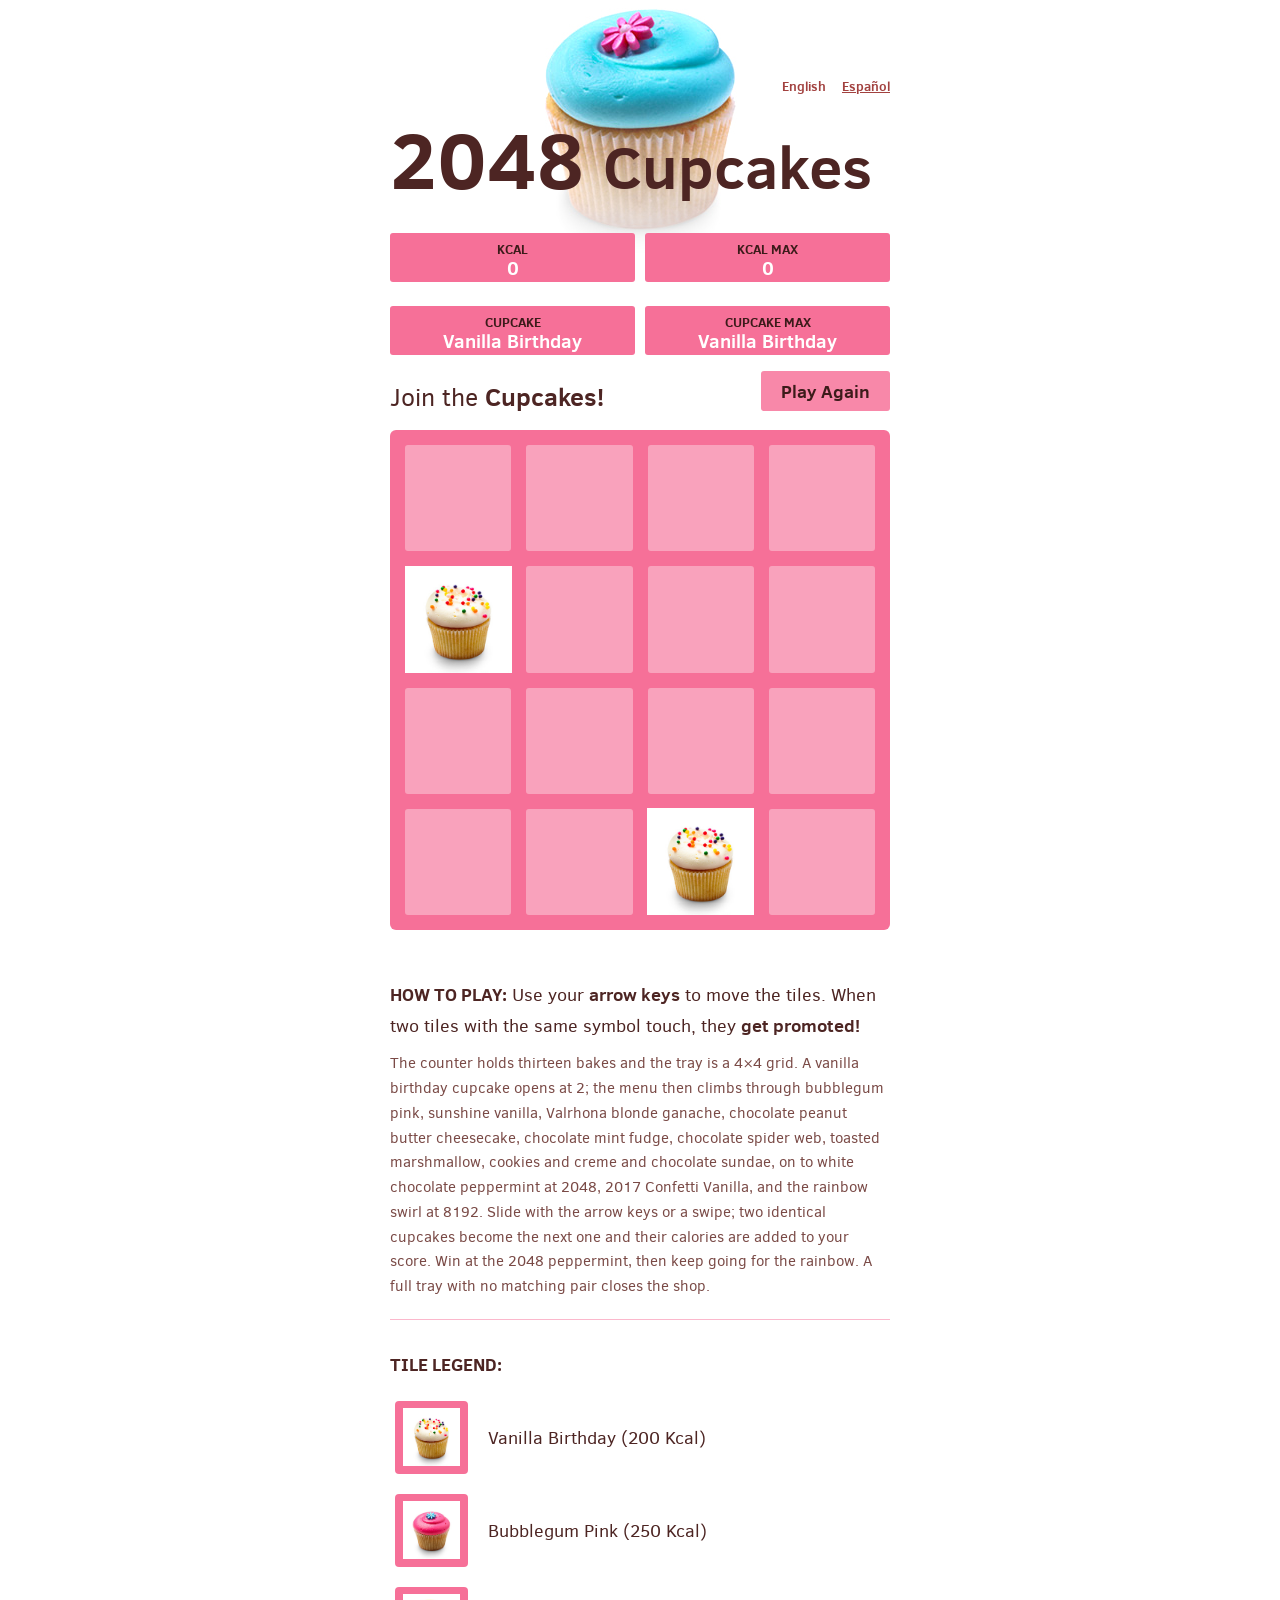
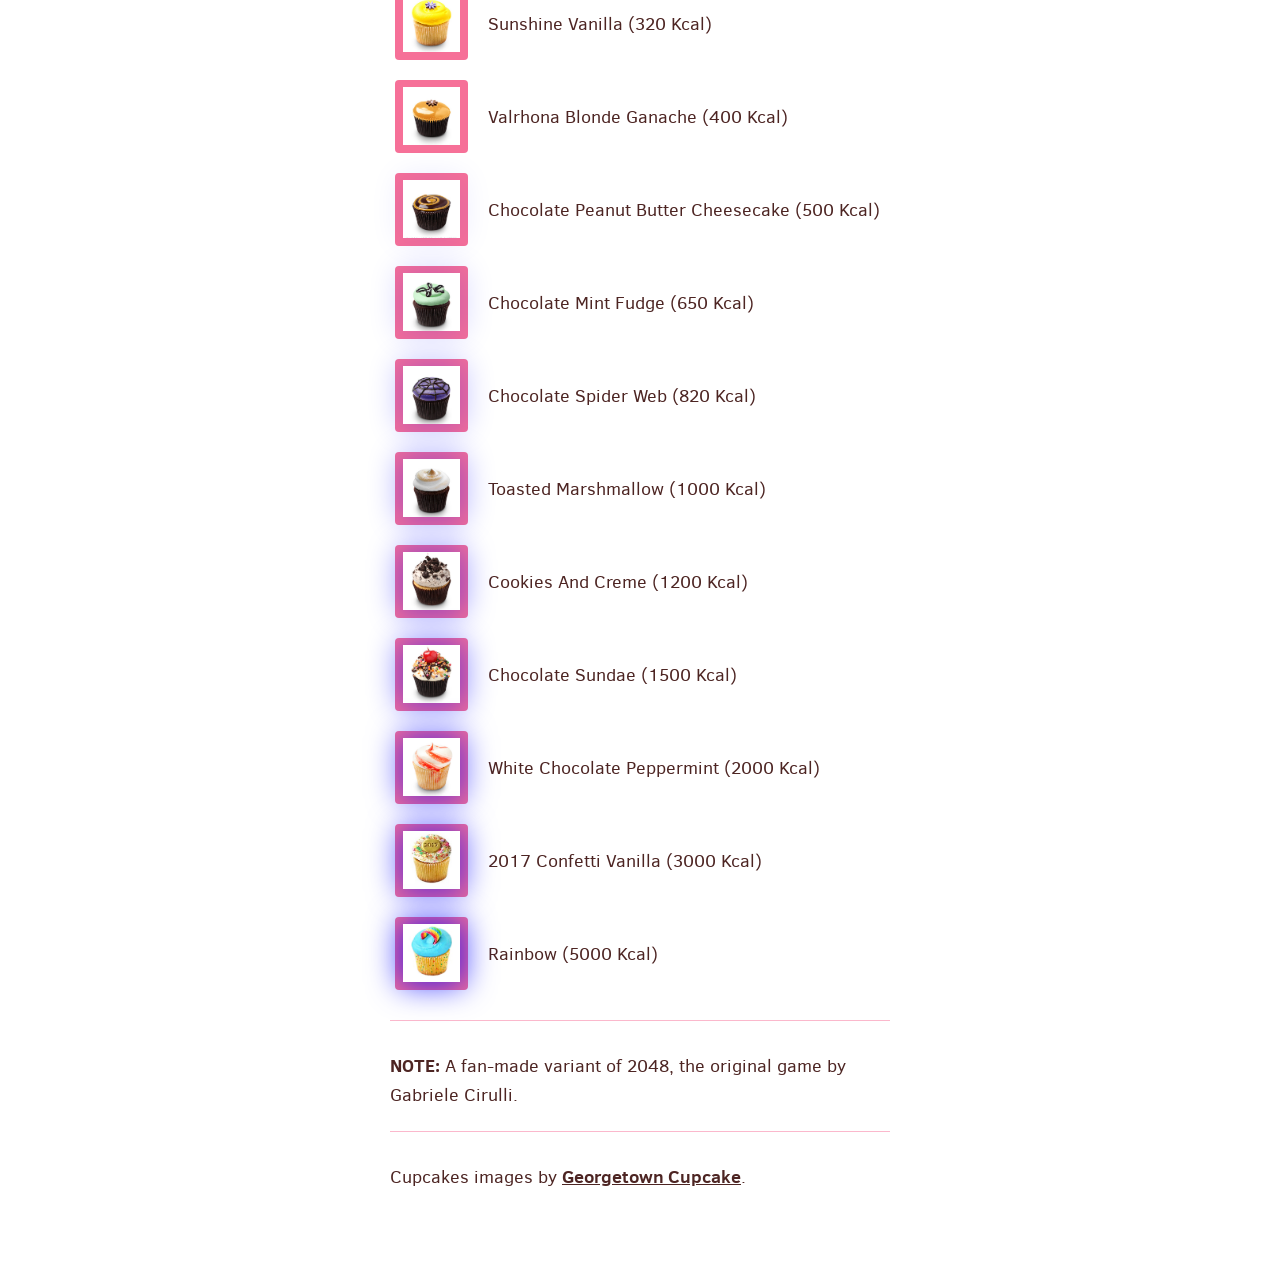
==== commit 678ffb30: "Add Cloudflare Web Analytics beacon" ====
--- a/index.html
+++ b/index.html
@@ -243,5 +243,6 @@
       return window.twttr || (t = { _e: [], ready: function(f){ t._e.push(f) } });
     }(document, "script", "twitter-wjs"));
   </script>
+  <script type='module' src='https://static.cloudflareinsights.com/beacon.min.js' data-cf-beacon='{"token": "ac91dead76b643889e88ca2612f285b2"}'></script>
 </body>
 </html>
